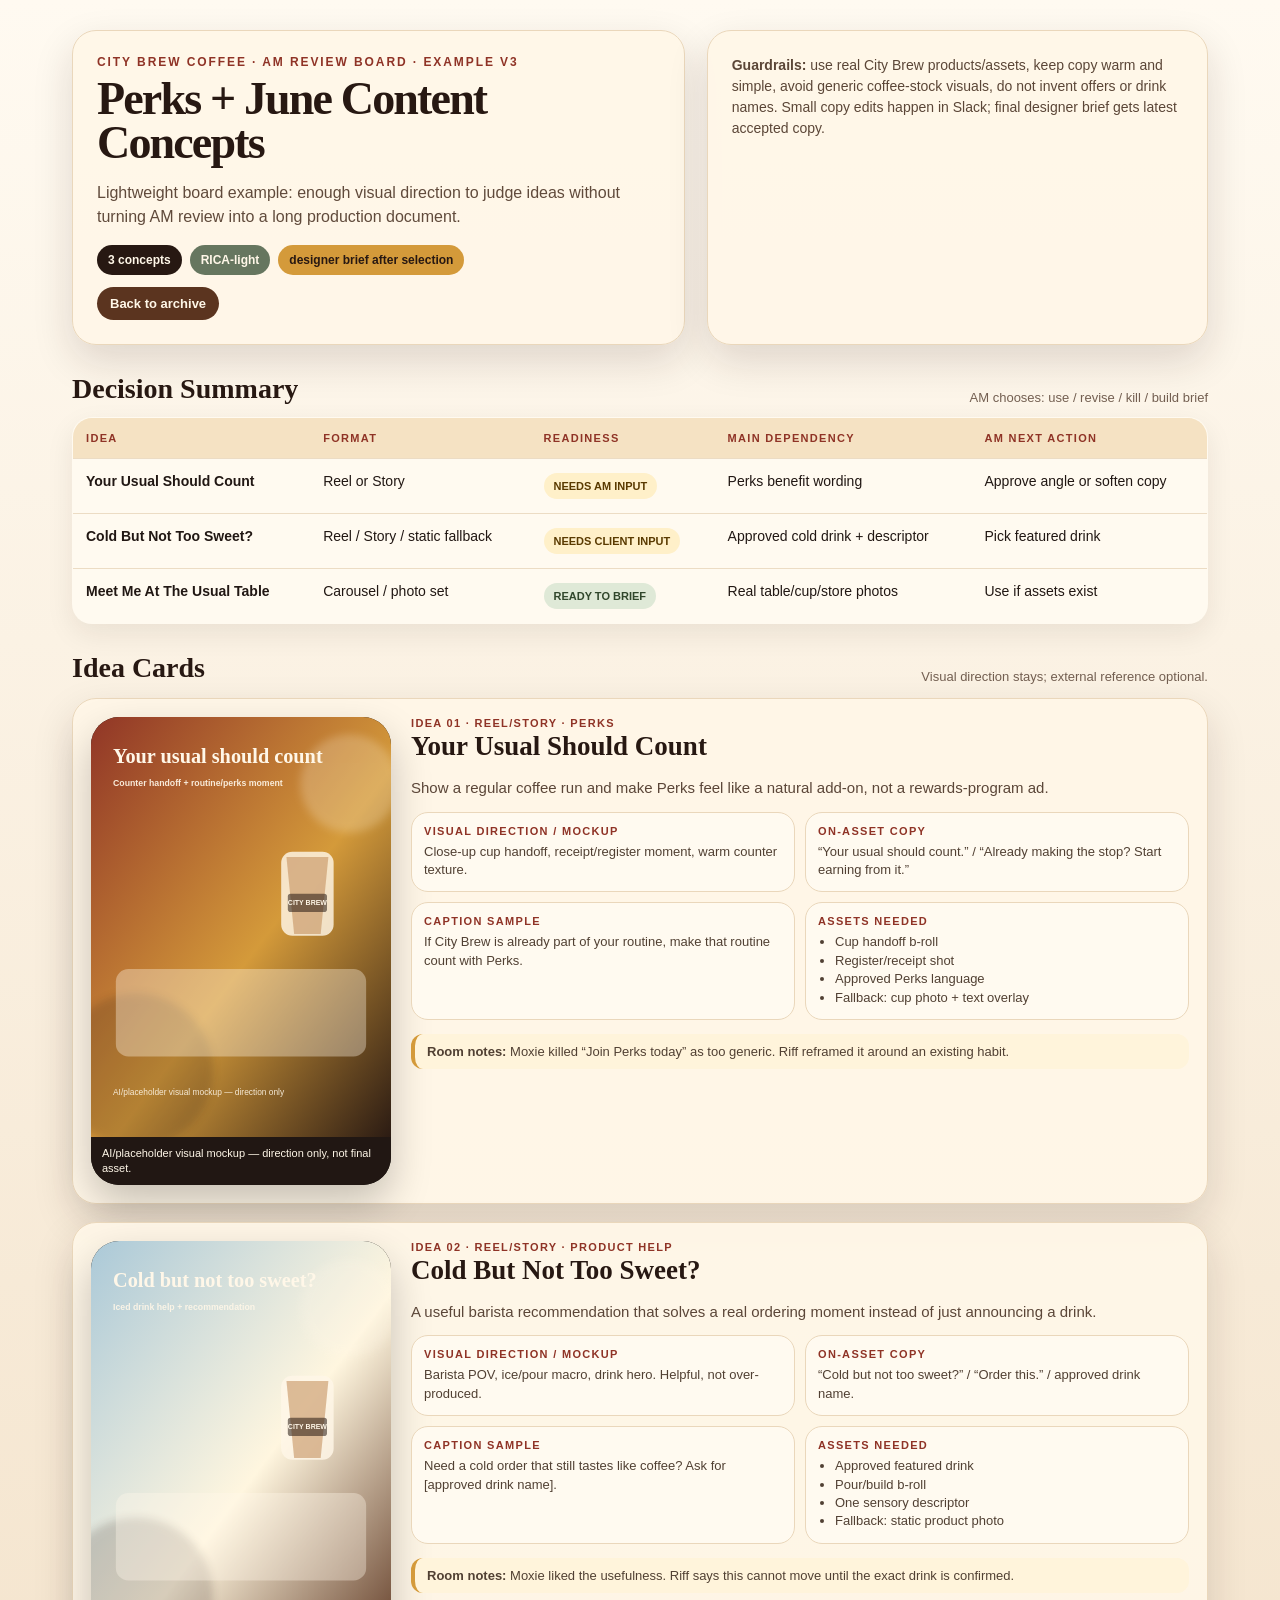
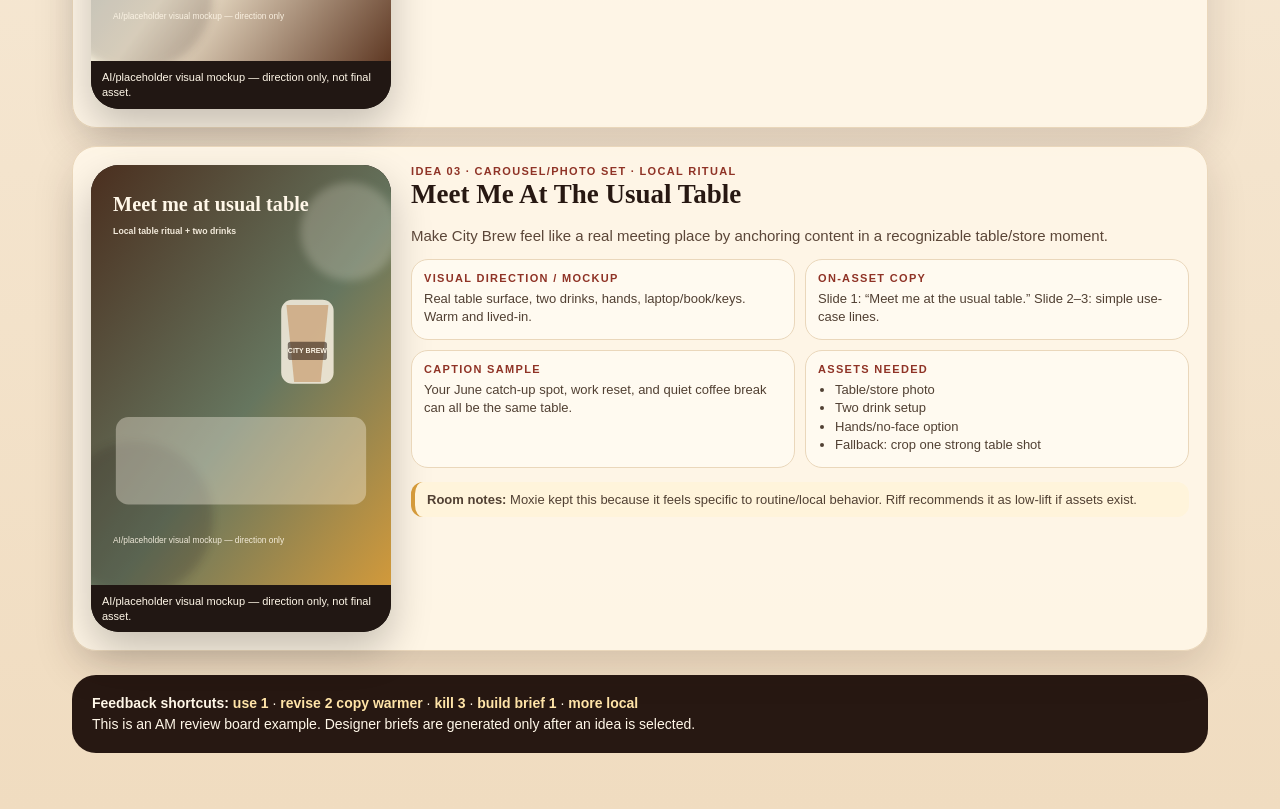
==== runs/2026-06-03-2030-v3-example/index.html @ 25fc2fcd "Initial City Brew Idea Room Pages scaffold" ====
<!doctype html><html lang="en"><head><meta charset="utf-8"><meta name="viewport" content="width=device-width, initial-scale=1"><title>City Brew Coffee — Lightweight AM Review Board</title><link rel="stylesheet" href="../../assets/css/board.css"></head><body><main class="wrap"><section class="hero"><div class="card"><div class="eyebrow">City Brew Coffee · AM Review Board · Example V3</div><h1>Perks + June Content Concepts</h1><p class="sub">Lightweight board example: enough visual direction to judge ideas without turning AM review into a long production document.</p><div class="pills"><span class="pill">3 concepts</span><span class="pill sage">RICA-light</span><span class="pill gold">designer brief after selection</span></div><a class="archive-link" href="../../">Back to archive</a></div><div class="card guard"><b>Guardrails:</b> use real City Brew products/assets, keep copy warm and simple, avoid generic coffee-stock visuals, do not invent offers or drink names. Small copy edits happen in Slack; final designer brief gets latest accepted copy.</div></section><div class="section-title"><h2>Decision Summary</h2><div class="hint">AM chooses: use / revise / kill / build brief</div></div><table><thead><tr><th>Idea</th><th>Format</th><th>Readiness</th><th>Main dependency</th><th>AM next action</th></tr></thead><tbody><tr><td><b>Your Usual Should Count</b></td><td>Reel or Story</td><td><span class="status needs">Needs AM input</span></td><td>Perks benefit wording</td><td>Approve angle or soften copy</td></tr><tr><td><b>Cold But Not Too Sweet?</b></td><td>Reel / Story / static fallback</td><td><span class="status needs">Needs client input</span></td><td>Approved cold drink + descriptor</td><td>Pick featured drink</td></tr><tr><td><b>Meet Me At The Usual Table</b></td><td>Carousel / photo set</td><td><span class="status ready">Ready to brief</span></td><td>Real table/cup/store photos</td><td>Use if assets exist</td></tr></tbody></table><div class="section-title"><h2>Idea Cards</h2><div class="hint">Visual direction stays; external reference optional.</div></div><section class="ideas"><article class="idea"><div class="mock"><img src="assets/idea-01-mockup.svg" alt="Visual direction mockup"><div class="mock-note">AI/placeholder visual mockup — direction only, not final asset.</div></div><div><div class="meta">Idea 01 · Reel/Story · Perks</div><h3>Your Usual Should Count</h3><p class="one">Show a regular coffee run and make Perks feel like a natural add-on, not a rewards-program ad.</p><div class="grid"><div class="box"><b>Visual direction / mockup</b><p>Close-up cup handoff, receipt/register moment, warm counter texture.</p></div><div class="box"><b>On-asset copy</b><p>“Your usual should count.” / “Already making the stop? Start earning from it.”</p></div><div class="box"><b>Caption sample</b><p>If City Brew is already part of your routine, make that routine count with Perks.</p></div><div class="box"><b>Assets needed</b><ul><li>Cup handoff b-roll</li><li>Register/receipt shot</li><li>Approved Perks language</li><li>Fallback: cup photo + text overlay</li></ul></div></div><div class="room"><b>Room notes:</b> Moxie killed “Join Perks today” as too generic. Riff reframed it around an existing habit.</div></div></article><article class="idea"><div class="mock"><img src="assets/idea-02-mockup.svg" alt="Visual direction mockup"><div class="mock-note">AI/placeholder visual mockup — direction only, not final asset.</div></div><div><div class="meta">Idea 02 · Reel/Story · Product help</div><h3>Cold But Not Too Sweet?</h3><p class="one">A useful barista recommendation that solves a real ordering moment instead of just announcing a drink.</p><div class="grid"><div class="box"><b>Visual direction / mockup</b><p>Barista POV, ice/pour macro, drink hero. Helpful, not over-produced.</p></div><div class="box"><b>On-asset copy</b><p>“Cold but not too sweet?” / “Order this.” / approved drink name.</p></div><div class="box"><b>Caption sample</b><p>Need a cold order that still tastes like coffee? Ask for [approved drink name].</p></div><div class="box"><b>Assets needed</b><ul><li>Approved featured drink</li><li>Pour/build b-roll</li><li>One sensory descriptor</li><li>Fallback: static product photo</li></ul></div></div><div class="room"><b>Room notes:</b> Moxie liked the usefulness. Riff says this cannot move until the exact drink is confirmed.</div></div></article><article class="idea"><div class="mock"><img src="assets/idea-03-mockup.svg" alt="Visual direction mockup"><div class="mock-note">AI/placeholder visual mockup — direction only, not final asset.</div></div><div><div class="meta">Idea 03 · Carousel/photo set · Local ritual</div><h3>Meet Me At The Usual Table</h3><p class="one">Make City Brew feel like a real meeting place by anchoring content in a recognizable table/store moment.</p><div class="grid"><div class="box"><b>Visual direction / mockup</b><p>Real table surface, two drinks, hands, laptop/book/keys. Warm and lived-in.</p></div><div class="box"><b>On-asset copy</b><p>Slide 1: “Meet me at the usual table.” Slide 2–3: simple use-case lines.</p></div><div class="box"><b>Caption sample</b><p>Your June catch-up spot, work reset, and quiet coffee break can all be the same table.</p></div><div class="box"><b>Assets needed</b><ul><li>Table/store photo</li><li>Two drink setup</li><li>Hands/no-face option</li><li>Fallback: crop one strong table shot</li></ul></div></div><div class="room"><b>Room notes:</b> Moxie kept this because it feels specific to routine/local behavior. Riff recommends it as low-lift if assets exist.</div></div></article></section><div class="footer"><b>Feedback shortcuts:</b> <span class="actions">use 1</span> · <span class="actions">revise 2 copy warmer</span> · <span class="actions">kill 3</span> · <span class="actions">build brief 1</span> · <span class="actions">more local</span><br>This is an AM review board example. Designer briefs are generated only after an idea is selected.</div></main></body></html>
---- assets/css/board.css ----
:root{--espresso:#271812;--coffee:#5b341f;--cream:#fff7e8;--foam:#f8ead0;--latte:#c18b56;--sage:#66765f;--gold:#d49a3a;--red:#8f3326;--ink:#211713;--muted:#735f51;--line:#ead7bb;--shadow:0 16px 40px rgba(39,24,18,.14);--radius:24px}*{box-sizing:border-box}body{margin:0;background:linear-gradient(180deg,#fffaf1,#f0dcc0);color:var(--ink);font-family:Inter,Arial,sans-serif}.wrap{max-width:1180px;margin:auto;padding:30px 22px 56px}.hero{display:grid;grid-template-columns:1.1fr .9fr;gap:22px;align-items:stretch}.card,.idea{background:rgba(255,247,232,.94);border:1px solid var(--line);border-radius:var(--radius);box-shadow:var(--shadow)}.card{padding:24px}.eyebrow{font-size:12px;letter-spacing:.16em;text-transform:uppercase;font-weight:800;color:var(--red)}h1{font-family:Georgia,serif;font-size:46px;line-height:.96;margin:8px 0 12px;letter-spacing:-.04em;color:var(--espresso)}.sub{font-size:16px;line-height:1.5;color:#604a3b;max-width:760px}.pills{display:flex;flex-wrap:wrap;gap:8px;margin-top:16px}.pill{border-radius:999px;padding:8px 11px;font-size:12px;font-weight:800;background:var(--espresso);color:var(--cream)}.pill.sage{background:var(--sage)}.pill.gold{background:var(--gold);color:var(--espresso)}.guard{font-size:14px;line-height:1.5;color:#5b4637}.section-title{display:flex;align-items:end;justify-content:space-between;margin:28px 0 12px}h2{font-family:Georgia,serif;font-size:28px;margin:0;color:var(--espresso)}.hint{font-size:13px;color:var(--muted)}table{width:100%;border-collapse:collapse;overflow:hidden;border-radius:20px;background:#fffaf0;border:1px solid var(--line);box-shadow:0 10px 28px rgba(39,24,18,.08)}th,td{text-align:left;padding:14px 13px;border-bottom:1px solid #ecdcc4;font-size:14px;vertical-align:top}th{font-size:11px;text-transform:uppercase;letter-spacing:.12em;color:var(--red);background:#f5e2c3}tr:last-child td{border-bottom:0}.status{display:inline-block;border-radius:999px;padding:7px 10px;font-size:11px;font-weight:900;text-transform:uppercase}.ready{background:#dfe9d7;color:#31472c}.needs{background:#fff0c9;color:#5a3a00}.hold{background:#ead2cc;color:#6b241a}.ideas{display:grid;gap:18px;margin-top:14px}.idea{padding:18px;display:grid;grid-template-columns:300px 1fr;gap:20px}.mock{border-radius:28px;overflow:hidden;background:#171210;box-shadow:0 18px 40px rgba(0,0,0,.22)}.mock img{display:block;width:100%;height:420px;object-fit:cover}.mock-note{padding:9px 11px;background:#211713;color:#fff7e8;font-size:11px;line-height:1.35}.idea h3{font-family:Georgia,serif;font-size:27px;margin:2px 0 6px;color:var(--espresso)}.meta{font-size:11px;letter-spacing:.12em;text-transform:uppercase;font-weight:900;color:var(--red)}.one{font-size:15px;line-height:1.48;color:#5b4638;margin-bottom:12px}.grid{display:grid;grid-template-columns:repeat(2,minmax(0,1fr));gap:10px}.box{background:#fffaf0;border:1px solid var(--line);border-radius:17px;padding:12px}.box b{display:block;font-size:11px;text-transform:uppercase;letter-spacing:.12em;color:var(--red);margin-bottom:6px}.box p,.box ul{font-size:13px;line-height:1.42;margin:0;color:#514033}.box ul{padding-left:17px}.room{margin-top:14px;border-left:4px solid var(--gold);padding:10px 12px;background:#fff4db;border-radius:12px;font-size:13px;color:#514033}.footer{margin-top:24px;background:var(--espresso);color:var(--cream);border-radius:24px;padding:18px 20px;font-size:14px;line-height:1.5}.actions{font-weight:900;color:#ffe4a8}.archive-link{display:inline-block;margin-top:12px;color:var(--cream);background:var(--coffee);border-radius:999px;padding:9px 13px;text-decoration:none;font-weight:800;font-size:13px}@media(max-width:860px){.hero,.idea{grid-template-columns:1fr}.mock{max-width:340px}.grid{grid-template-columns:1fr}h1{font-size:36px}table{display:block;overflow-x:auto}}
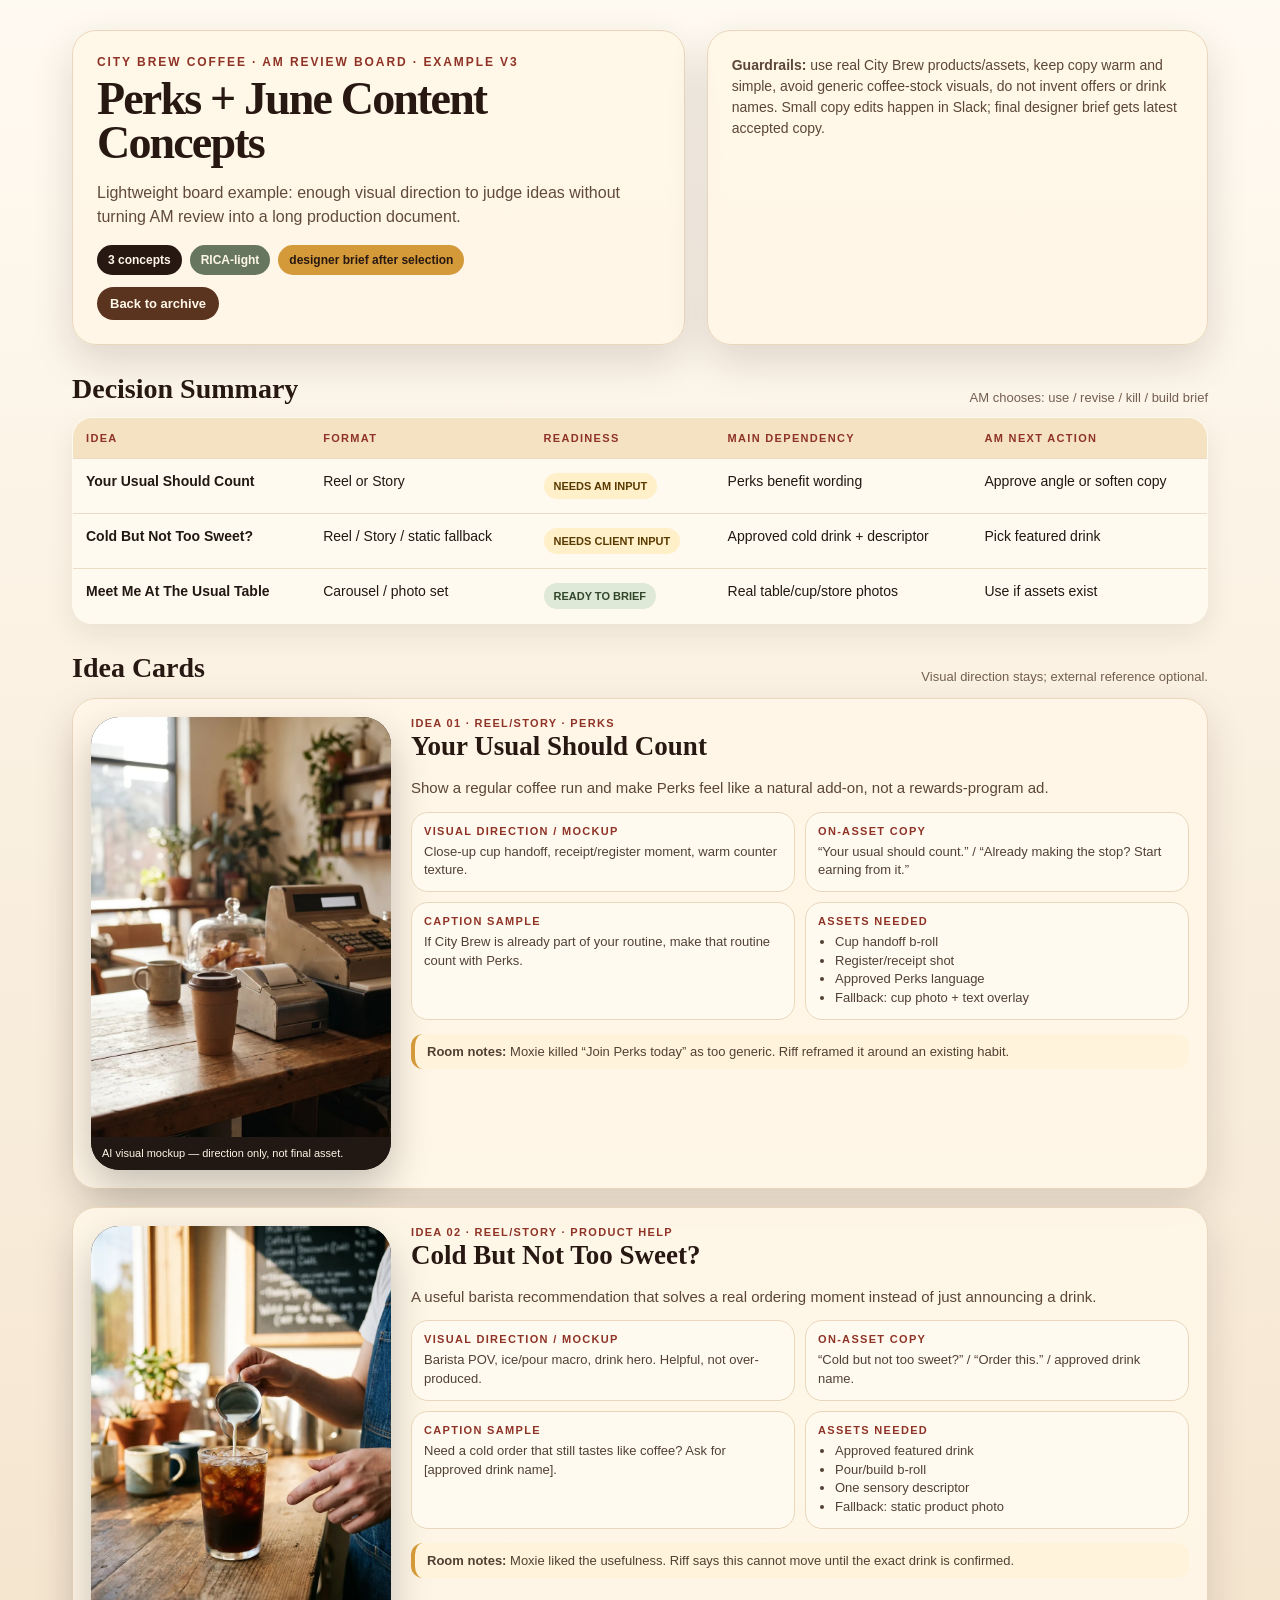
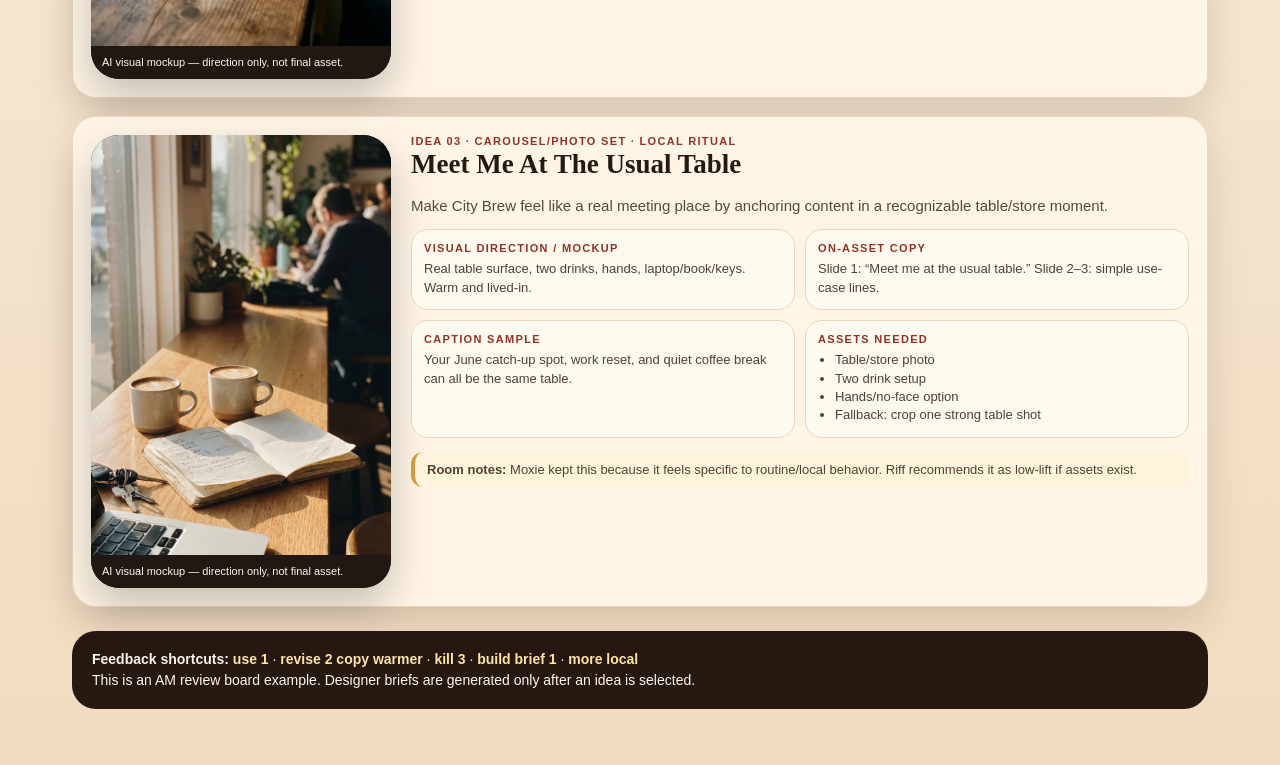
==== commit 13c3ae75: "Replace sample board placeholders with Higgsfield mockups" ====
--- a/runs/2026-06-03-2030-v3-example/index.html
+++ b/runs/2026-06-03-2030-v3-example/index.html
@@ -1 +1 @@
-<!doctype html><html lang="en"><head><meta charset="utf-8"><meta name="viewport" content="width=device-width, initial-scale=1"><title>City Brew Coffee — Lightweight AM Review Board</title><link rel="stylesheet" href="../../assets/css/board.css"></head><body><main class="wrap"><section class="hero"><div class="card"><div class="eyebrow">City Brew Coffee · AM Review Board · Example V3</div><h1>Perks + June Content Concepts</h1><p class="sub">Lightweight board example: enough visual direction to judge ideas without turning AM review into a long production document.</p><div class="pills"><span class="pill">3 concepts</span><span class="pill sage">RICA-light</span><span class="pill gold">designer brief after selection</span></div><a class="archive-link" href="../../">Back to archive</a></div><div class="card guard"><b>Guardrails:</b> use real City Brew products/assets, keep copy warm and simple, avoid generic coffee-stock visuals, do not invent offers or drink names. Small copy edits happen in Slack; final designer brief gets latest accepted copy.</div></section><div class="section-title"><h2>Decision Summary</h2><div class="hint">AM chooses: use / revise / kill / build brief</div></div><table><thead><tr><th>Idea</th><th>Format</th><th>Readiness</th><th>Main dependency</th><th>AM next action</th></tr></thead><tbody><tr><td><b>Your Usual Should Count</b></td><td>Reel or Story</td><td><span class="status needs">Needs AM input</span></td><td>Perks benefit wording</td><td>Approve angle or soften copy</td></tr><tr><td><b>Cold But Not Too Sweet?</b></td><td>Reel / Story / static fallback</td><td><span class="status needs">Needs client input</span></td><td>Approved cold drink + descriptor</td><td>Pick featured drink</td></tr><tr><td><b>Meet Me At The Usual Table</b></td><td>Carousel / photo set</td><td><span class="status ready">Ready to brief</span></td><td>Real table/cup/store photos</td><td>Use if assets exist</td></tr></tbody></table><div class="section-title"><h2>Idea Cards</h2><div class="hint">Visual direction stays; external reference optional.</div></div><section class="ideas"><article class="idea"><div class="mock"><img src="assets/idea-01-mockup.svg" alt="Visual direction mockup"><div class="mock-note">AI/placeholder visual mockup — direction only, not final asset.</div></div><div><div class="meta">Idea 01 · Reel/Story · Perks</div><h3>Your Usual Should Count</h3><p class="one">Show a regular coffee run and make Perks feel like a natural add-on, not a rewards-program ad.</p><div class="grid"><div class="box"><b>Visual direction / mockup</b><p>Close-up cup handoff, receipt/register moment, warm counter texture.</p></div><div class="box"><b>On-asset copy</b><p>“Your usual should count.” / “Already making the stop? Start earning from it.”</p></div><div class="box"><b>Caption sample</b><p>If City Brew is already part of your routine, make that routine count with Perks.</p></div><div class="box"><b>Assets needed</b><ul><li>Cup handoff b-roll</li><li>Register/receipt shot</li><li>Approved Perks language</li><li>Fallback: cup photo + text overlay</li></ul></div></div><div class="room"><b>Room notes:</b> Moxie killed “Join Perks today” as too generic. Riff reframed it around an existing habit.</div></div></article><article class="idea"><div class="mock"><img src="assets/idea-02-mockup.svg" alt="Visual direction mockup"><div class="mock-note">AI/placeholder visual mockup — direction only, not final asset.</div></div><div><div class="meta">Idea 02 · Reel/Story · Product help</div><h3>Cold But Not Too Sweet?</h3><p class="one">A useful barista recommendation that solves a real ordering moment instead of just announcing a drink.</p><div class="grid"><div class="box"><b>Visual direction / mockup</b><p>Barista POV, ice/pour macro, drink hero. Helpful, not over-produced.</p></div><div class="box"><b>On-asset copy</b><p>“Cold but not too sweet?” / “Order this.” / approved drink name.</p></div><div class="box"><b>Caption sample</b><p>Need a cold order that still tastes like coffee? Ask for [approved drink name].</p></div><div class="box"><b>Assets needed</b><ul><li>Approved featured drink</li><li>Pour/build b-roll</li><li>One sensory descriptor</li><li>Fallback: static product photo</li></ul></div></div><div class="room"><b>Room notes:</b> Moxie liked the usefulness. Riff says this cannot move until the exact drink is confirmed.</div></div></article><article class="idea"><div class="mock"><img src="assets/idea-03-mockup.svg" alt="Visual direction mockup"><div class="mock-note">AI/placeholder visual mockup — direction only, not final asset.</div></div><div><div class="meta">Idea 03 · Carousel/photo set · Local ritual</div><h3>Meet Me At The Usual Table</h3><p class="one">Make City Brew feel like a real meeting place by anchoring content in a recognizable table/store moment.</p><div class="grid"><div class="box"><b>Visual direction / mockup</b><p>Real table surface, two drinks, hands, laptop/book/keys. Warm and lived-in.</p></div><div class="box"><b>On-asset copy</b><p>Slide 1: “Meet me at the usual table.” Slide 2–3: simple use-case lines.</p></div><div class="box"><b>Caption sample</b><p>Your June catch-up spot, work reset, and quiet coffee break can all be the same table.</p></div><div class="box"><b>Assets needed</b><ul><li>Table/store photo</li><li>Two drink setup</li><li>Hands/no-face option</li><li>Fallback: crop one strong table shot</li></ul></div></div><div class="room"><b>Room notes:</b> Moxie kept this because it feels specific to routine/local behavior. Riff recommends it as low-lift if assets exist.</div></div></article></section><div class="footer"><b>Feedback shortcuts:</b> <span class="actions">use 1</span> · <span class="actions">revise 2 copy warmer</span> · <span class="actions">kill 3</span> · <span class="actions">build brief 1</span> · <span class="actions">more local</span><br>This is an AM review board example. Designer briefs are generated only after an idea is selected.</div></main></body></html>+<!doctype html><html lang="en"><head><meta charset="utf-8"><meta name="viewport" content="width=device-width, initial-scale=1"><title>City Brew Coffee — Lightweight AM Review Board</title><link rel="stylesheet" href="../../assets/css/board.css"></head><body><main class="wrap"><section class="hero"><div class="card"><div class="eyebrow">City Brew Coffee · AM Review Board · Example V3</div><h1>Perks + June Content Concepts</h1><p class="sub">Lightweight board example: enough visual direction to judge ideas without turning AM review into a long production document.</p><div class="pills"><span class="pill">3 concepts</span><span class="pill sage">RICA-light</span><span class="pill gold">designer brief after selection</span></div><a class="archive-link" href="../../">Back to archive</a></div><div class="card guard"><b>Guardrails:</b> use real City Brew products/assets, keep copy warm and simple, avoid generic coffee-stock visuals, do not invent offers or drink names. Small copy edits happen in Slack; final designer brief gets latest accepted copy.</div></section><div class="section-title"><h2>Decision Summary</h2><div class="hint">AM chooses: use / revise / kill / build brief</div></div><table><thead><tr><th>Idea</th><th>Format</th><th>Readiness</th><th>Main dependency</th><th>AM next action</th></tr></thead><tbody><tr><td><b>Your Usual Should Count</b></td><td>Reel or Story</td><td><span class="status needs">Needs AM input</span></td><td>Perks benefit wording</td><td>Approve angle or soften copy</td></tr><tr><td><b>Cold But Not Too Sweet?</b></td><td>Reel / Story / static fallback</td><td><span class="status needs">Needs client input</span></td><td>Approved cold drink + descriptor</td><td>Pick featured drink</td></tr><tr><td><b>Meet Me At The Usual Table</b></td><td>Carousel / photo set</td><td><span class="status ready">Ready to brief</span></td><td>Real table/cup/store photos</td><td>Use if assets exist</td></tr></tbody></table><div class="section-title"><h2>Idea Cards</h2><div class="hint">Visual direction stays; external reference optional.</div></div><section class="ideas"><article class="idea"><div class="mock"><img src="assets/idea-01-mockup.webp" alt="Visual direction mockup"><div class="mock-note">AI visual mockup — direction only, not final asset.</div></div><div><div class="meta">Idea 01 · Reel/Story · Perks</div><h3>Your Usual Should Count</h3><p class="one">Show a regular coffee run and make Perks feel like a natural add-on, not a rewards-program ad.</p><div class="grid"><div class="box"><b>Visual direction / mockup</b><p>Close-up cup handoff, receipt/register moment, warm counter texture.</p></div><div class="box"><b>On-asset copy</b><p>“Your usual should count.” / “Already making the stop? Start earning from it.”</p></div><div class="box"><b>Caption sample</b><p>If City Brew is already part of your routine, make that routine count with Perks.</p></div><div class="box"><b>Assets needed</b><ul><li>Cup handoff b-roll</li><li>Register/receipt shot</li><li>Approved Perks language</li><li>Fallback: cup photo + text overlay</li></ul></div></div><div class="room"><b>Room notes:</b> Moxie killed “Join Perks today” as too generic. Riff reframed it around an existing habit.</div></div></article><article class="idea"><div class="mock"><img src="assets/idea-02-mockup.webp" alt="Visual direction mockup"><div class="mock-note">AI visual mockup — direction only, not final asset.</div></div><div><div class="meta">Idea 02 · Reel/Story · Product help</div><h3>Cold But Not Too Sweet?</h3><p class="one">A useful barista recommendation that solves a real ordering moment instead of just announcing a drink.</p><div class="grid"><div class="box"><b>Visual direction / mockup</b><p>Barista POV, ice/pour macro, drink hero. Helpful, not over-produced.</p></div><div class="box"><b>On-asset copy</b><p>“Cold but not too sweet?” / “Order this.” / approved drink name.</p></div><div class="box"><b>Caption sample</b><p>Need a cold order that still tastes like coffee? Ask for [approved drink name].</p></div><div class="box"><b>Assets needed</b><ul><li>Approved featured drink</li><li>Pour/build b-roll</li><li>One sensory descriptor</li><li>Fallback: static product photo</li></ul></div></div><div class="room"><b>Room notes:</b> Moxie liked the usefulness. Riff says this cannot move until the exact drink is confirmed.</div></div></article><article class="idea"><div class="mock"><img src="assets/idea-03-mockup.webp" alt="Visual direction mockup"><div class="mock-note">AI visual mockup — direction only, not final asset.</div></div><div><div class="meta">Idea 03 · Carousel/photo set · Local ritual</div><h3>Meet Me At The Usual Table</h3><p class="one">Make City Brew feel like a real meeting place by anchoring content in a recognizable table/store moment.</p><div class="grid"><div class="box"><b>Visual direction / mockup</b><p>Real table surface, two drinks, hands, laptop/book/keys. Warm and lived-in.</p></div><div class="box"><b>On-asset copy</b><p>Slide 1: “Meet me at the usual table.” Slide 2–3: simple use-case lines.</p></div><div class="box"><b>Caption sample</b><p>Your June catch-up spot, work reset, and quiet coffee break can all be the same table.</p></div><div class="box"><b>Assets needed</b><ul><li>Table/store photo</li><li>Two drink setup</li><li>Hands/no-face option</li><li>Fallback: crop one strong table shot</li></ul></div></div><div class="room"><b>Room notes:</b> Moxie kept this because it feels specific to routine/local behavior. Riff recommends it as low-lift if assets exist.</div></div></article></section><div class="footer"><b>Feedback shortcuts:</b> <span class="actions">use 1</span> · <span class="actions">revise 2 copy warmer</span> · <span class="actions">kill 3</span> · <span class="actions">build brief 1</span> · <span class="actions">more local</span><br>This is an AM review board example. Designer briefs are generated only after an idea is selected.</div></main></body></html>
